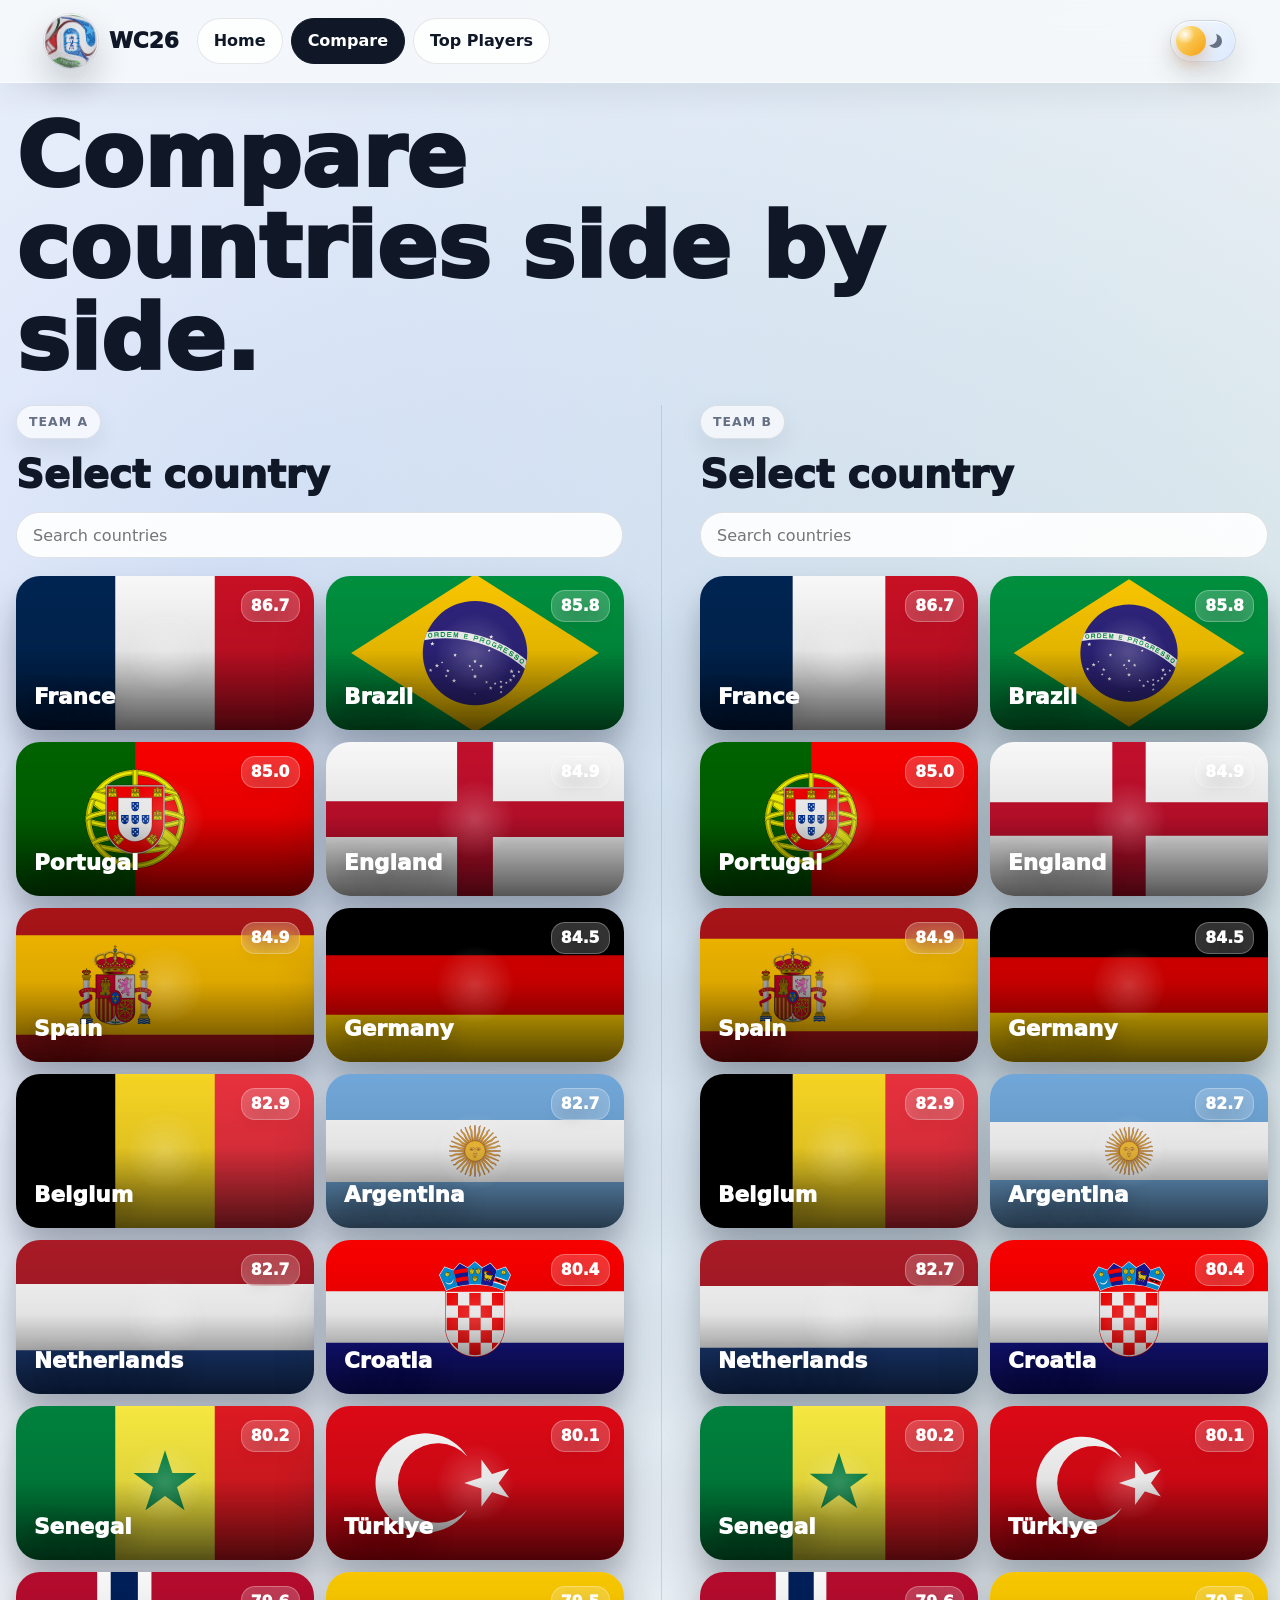
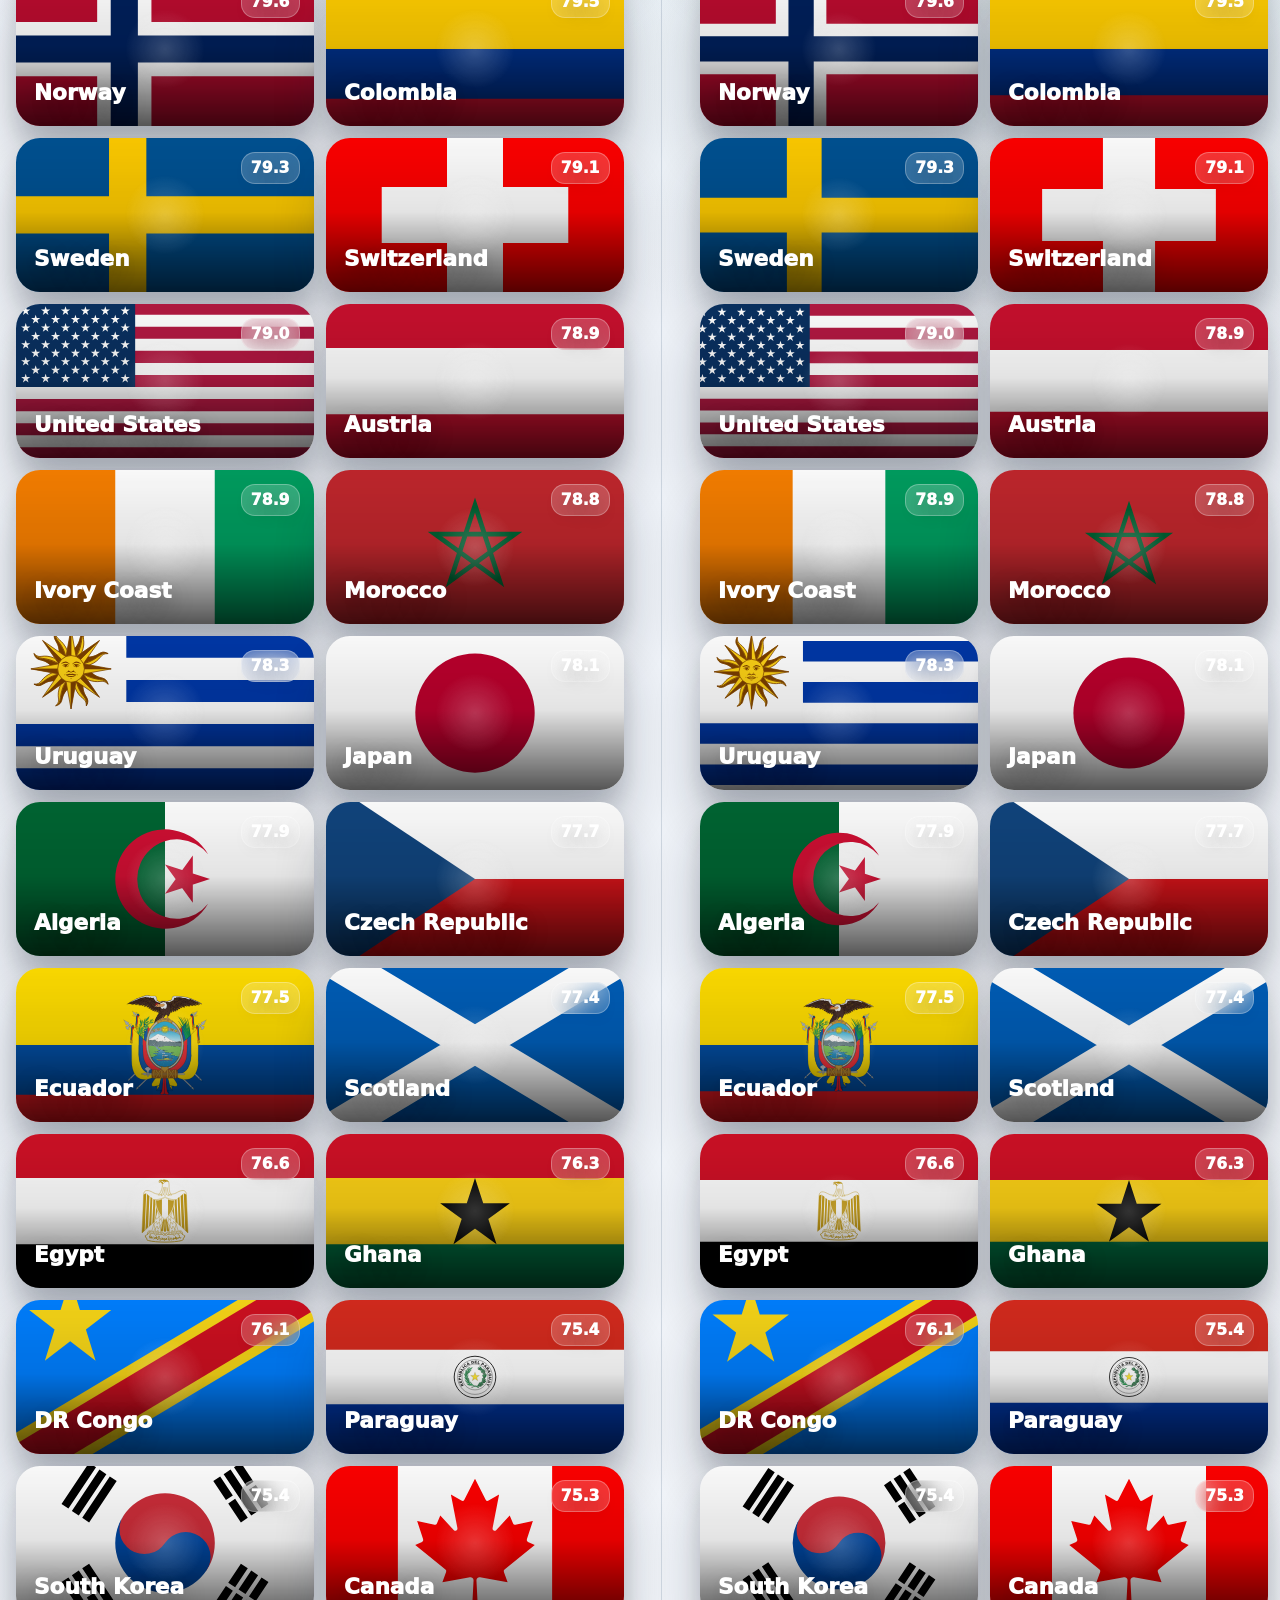
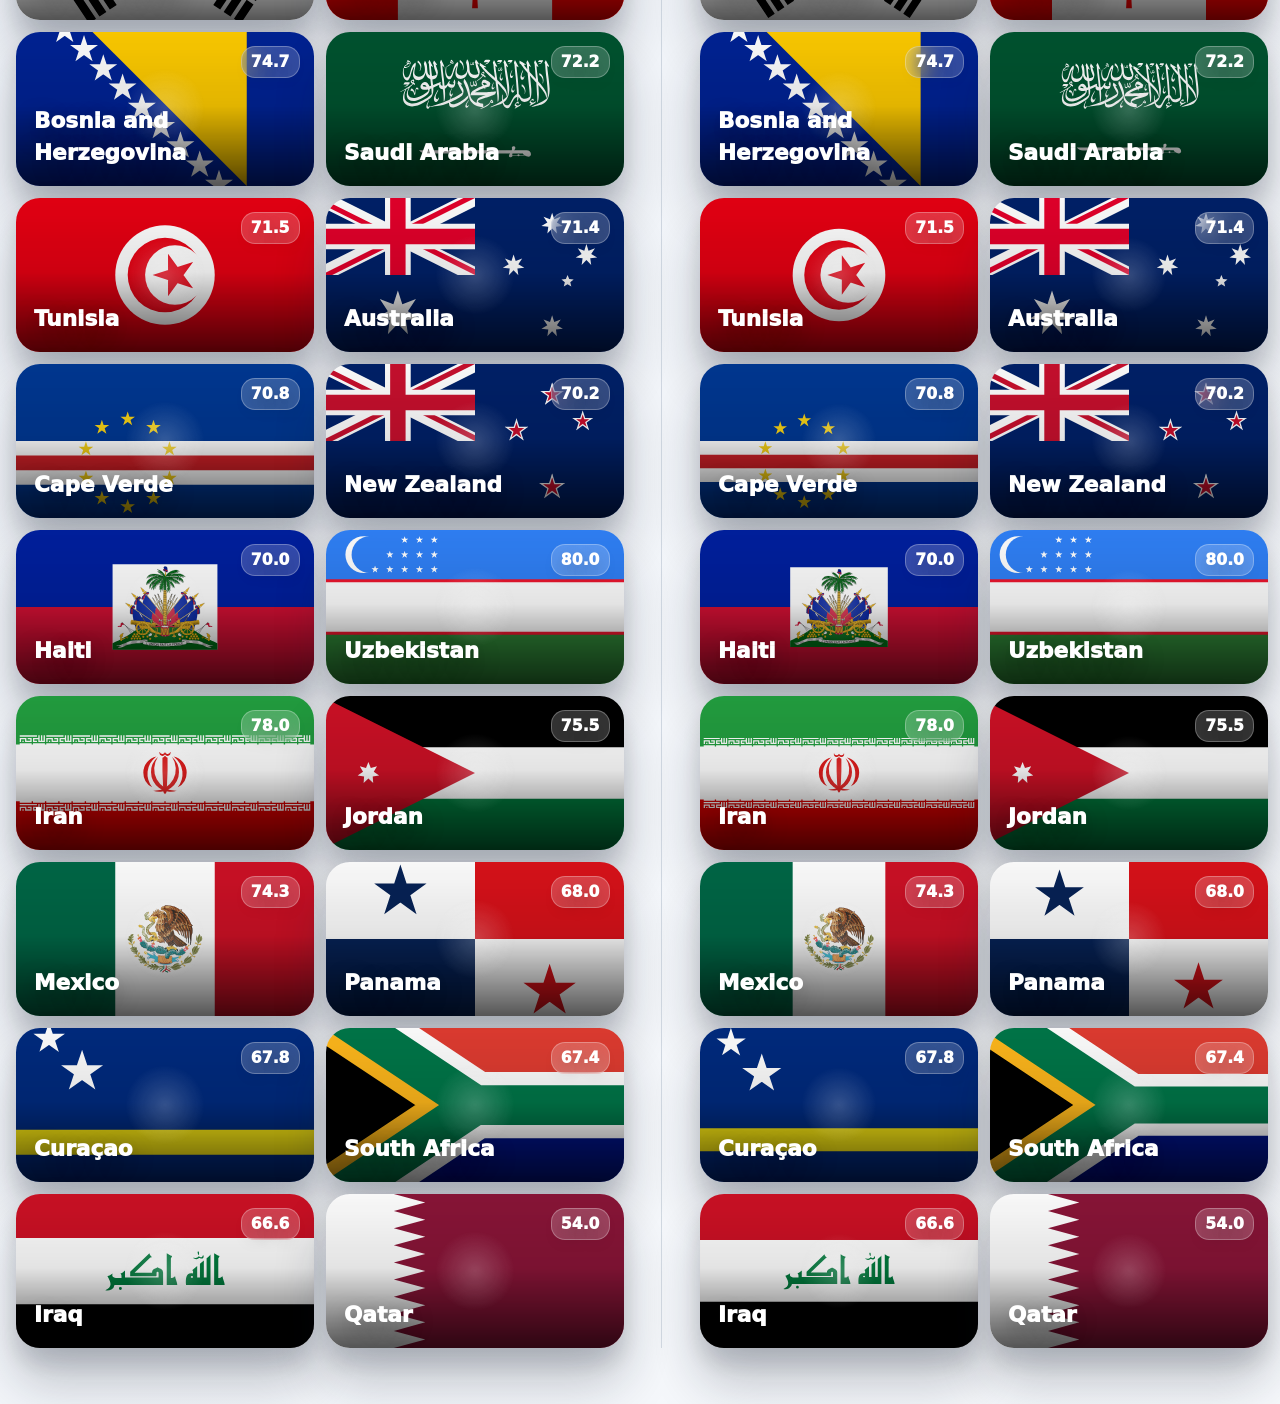
==== compare.html @ 475babba "Refactor static app into multi-file build" ====
<!doctype html>
<html lang="en">
<head>
  <meta charset="utf-8">
  <meta name="viewport" content="width=device-width, initial-scale=1">
  <title>World Cup 2026 Player Guide</title>
  <link rel="icon" type="image/png" sizes="64x64" href="assets/favicon.png">
  <script>
    (() => {
      try {
        const storedTheme = localStorage.getItem("wc26-theme");
        const systemTheme = window.matchMedia("(prefers-color-scheme: dark)").matches ? "dark" : "light";
        document.documentElement.dataset.theme = storedTheme || systemTheme;
      } catch (error) {
        document.documentElement.dataset.theme = "light";
      }
    })();
  </script>
  <link rel="stylesheet" href="styles/app.css">
  <script src="js/shared/utils.js" defer></script>
  <script src="js/shared/theme.js" defer></script>
  <script src="js/shared/data.js" defer></script>
  <script src="js/shared/stats.js" defer></script>
  <script src="js/components/topbar.js" defer></script>
  <script src="js/components/country-card.js" defer></script>
  <script src="js/components/player-card.js" defer></script>
  <script src="js/components/metrics.js" defer></script>
  <script src="js/pages/compare.js" defer></script>
</head>
<body>
  <div class="app-shell">
    <div id="topbar"></div>
    <main>
      <div class="load-state" id="loadState">Loading player data...</div>
      <div id="app"></div>
    </main>
  </div>
</body>
</html>
---- styles/app.css ----
:root {
  color-scheme: light;
  --bg: #f3f5f8;
  --ink: #101828;
  --muted: #667085;
  --line: rgba(16, 24, 40, 0.11);
  --panel: rgba(255, 255, 255, 0.88);
  --panel-solid: #ffffff;
  --shadow-soft: 0 18px 44px rgba(15, 23, 42, 0.11);
  --shadow-deep: 0 30px 80px rgba(15, 23, 42, 0.22);
  --radius: 28px;
  --radius-sm: 18px;
  --blue: #2563eb;
  --teal: #0f766e;
  --gold: #b7791f;
  --orange: #c2410c;
  --brick: #9f3412;
  --slate: #475467;
  --header-height: 76px;
  --card-hover-depth: 3px;
  --card-hover-lift: -1.5px;
  --card-hover-scale: 1.003;
}

:root[data-theme="dark"] {
  color-scheme: dark;
  --bg: #080f1d;
  --ink: #eef4ff;
  --muted: #99a6ba;
  --line: rgba(226, 232, 240, 0.12);
  --panel: rgba(15, 23, 42, 0.78);
  --panel-solid: #111827;
  --shadow-soft: 0 18px 48px rgba(0, 0, 0, 0.32);
  --shadow-deep: 0 30px 90px rgba(0, 0, 0, 0.44);
  --blue: #60a5fa;
  --teal: #2dd4bf;
  --gold: #fbbf24;
  --orange: #fb923c;
  --brick: #fdba74;
  --slate: #94a3b8;
}

* {
  box-sizing: border-box;
}

html {
  scroll-behavior: smooth;
}

body {
  margin: 0;
  min-height: 100vh;
  background:
    radial-gradient(circle at 18% 12%, rgba(37, 99, 235, 0.14), transparent 28%),
    radial-gradient(circle at 88% 18%, rgba(15, 118, 110, 0.12), transparent 30%),
    linear-gradient(135deg, #f8fafc 0%, #edf1f7 45%, #f7f9fc 100%);
  color: var(--ink);
  font-family: Inter, ui-sans-serif, system-ui, -apple-system, BlinkMacSystemFont, "Segoe UI", sans-serif;
  line-height: 1.45;
  overflow-x: hidden;
  transition: background 220ms ease, color 220ms ease;
}

:root[data-theme="dark"] body {
  background:
    radial-gradient(circle at 16% 10%, rgba(96, 165, 250, 0.18), transparent 30%),
    radial-gradient(circle at 88% 18%, rgba(45, 212, 191, 0.13), transparent 34%),
    linear-gradient(135deg, #07101f 0%, #0b1220 50%, #111827 100%);
}

button,
input,
select {
  font: inherit;
}

button {
  cursor: pointer;
}

.app-shell {
  min-height: 100vh;
}

.topbar {
  position: sticky;
  top: 0;
  z-index: 20;
  min-height: var(--header-height);
  display: flex;
  align-items: center;
  justify-content: space-between;
  gap: 18px;
  padding: 14px clamp(18px, 4vw, 44px);
  border-bottom: 1px solid rgba(255, 255, 255, 0.62);
  background: rgba(248, 250, 252, 0.78);
  backdrop-filter: blur(18px);
  box-shadow: 0 12px 30px rgba(15, 23, 42, 0.07);
}

:root[data-theme="dark"] .topbar {
  border-bottom-color: rgba(226, 232, 240, 0.08);
  background: rgba(8, 15, 29, 0.82);
  box-shadow: 0 18px 44px rgba(0, 0, 0, 0.32);
}

.brand {
  display: inline-flex;
  align-items: center;
  gap: 11px;
  min-width: 0;
  color: var(--ink);
  text-decoration: none;
  border-radius: 999px;
  outline: none;
  transition: transform 180ms ease, color 180ms ease;
}

.brand:hover {
  transform: translateY(-1px);
}

.brand:focus-visible {
  box-shadow: 0 0 0 4px rgba(37, 99, 235, 0.18);
}

.brand-mark {
  width: 54px;
  height: 54px;
  flex: 0 0 auto;
  border-radius: 50%;
  overflow: hidden;
  object-fit: cover;
  box-shadow:
    0 0 0 1px rgba(16, 24, 40, 0.08),
    0 18px 34px rgba(15, 23, 42, 0.2);
}

.brand-wordmark {
  color: var(--ink);
  font-size: 1.35rem;
  font-weight: 1000;
  line-height: 1;
  letter-spacing: 0;
}

.nav {
  display: inline-flex;
  align-items: center;
  flex: 0 1 auto;
  gap: 8px;
  max-width: 100%;
  padding: 0;
  overflow-x: auto;
}

.nav-button,
.ghost-button,
.solid-button,
.icon-button {
  display: inline-flex;
  align-items: center;
  justify-content: center;
  border: 1px solid rgba(16, 24, 40, 0.1);
  background: rgba(255, 255, 255, 0.8);
  color: var(--ink);
  min-height: 42px;
  border-radius: 999px;
  padding: 10px 16px;
  font-weight: 900;
  text-decoration: none;
  white-space: nowrap;
  transition: transform 180ms ease, box-shadow 180ms ease, background 180ms ease, color 180ms ease, border-color 180ms ease;
}

:root[data-theme="dark"] .nav-button,
:root[data-theme="dark"] .ghost-button,
:root[data-theme="dark"] .solid-button,
:root[data-theme="dark"] .icon-button {
  border-color: rgba(226, 232, 240, 0.12);
  background: rgba(30, 41, 59, 0.72);
  color: var(--ink);
}

.nav-button:hover,
.ghost-button:hover,
.solid-button:hover,
.icon-button:hover {
  transform: translateY(-2px);
  box-shadow: 0 12px 26px rgba(15, 23, 42, 0.13);
}

.nav-button.active,
.solid-button {
  border-color: #101828;
  background: #101828;
  color: #fff;
}

:root[data-theme="dark"] .nav-button.active,
:root[data-theme="dark"] .solid-button {
  border-color: rgba(226, 232, 240, 0.82);
  background: #eef4ff;
  color: #0b1220;
}

.top-actions {
  display: flex;
  align-items: center;
  justify-content: flex-end;
  gap: 12px;
  min-width: min(420px, 34vw);
  margin-left: auto;
}

.theme-toggle {
  position: relative;
  flex: 0 0 auto;
  width: 66px;
  height: 42px;
  padding: 0;
  border: 1px solid rgba(16, 24, 40, 0.12);
  border-radius: 999px;
  background: linear-gradient(135deg, #f8fafc, #dbeafe);
  box-shadow:
    inset 0 1px 0 rgba(255, 255, 255, 0.86),
    0 14px 28px rgba(15, 23, 42, 0.13);
  transition: background 200ms ease, border-color 200ms ease, box-shadow 200ms ease;
}

.theme-toggle::before {
  content: "";
  position: absolute;
  top: 5px;
  left: 5px;
  width: 30px;
  height: 30px;
  border-radius: 50%;
  background:
    radial-gradient(circle at 30% 28%, rgba(255, 255, 255, 0.95), transparent 32%),
    linear-gradient(135deg, #fde68a, #f59e0b);
  box-shadow: 0 8px 16px rgba(180, 83, 9, 0.28);
  transition: transform 220ms cubic-bezier(0.2, 0.8, 0.2, 1), background 220ms ease, box-shadow 220ms ease;
}

.theme-toggle-icon {
  position: absolute;
  top: 50%;
  width: 14px;
  height: 14px;
  transform: translateY(-50%);
  pointer-events: none;
  transition: opacity 180ms ease;
}

.theme-toggle-icon.sun {
  left: 13px;
  border-radius: 50%;
  background: #f59e0b;
  box-shadow: 0 0 0 4px rgba(245, 158, 11, 0.2);
  opacity: 0;
}

.theme-toggle-icon.moon {
  right: 13px;
  border-radius: 50%;
  box-shadow: inset -5px -3px 0 #475467;
  opacity: 0.8;
}

:root[data-theme="dark"] .theme-toggle {
  border-color: rgba(226, 232, 240, 0.16);
  background: linear-gradient(135deg, #0f172a, #1e293b);
  box-shadow:
    inset 0 1px 0 rgba(255, 255, 255, 0.08),
    0 16px 34px rgba(0, 0, 0, 0.36);
}

:root[data-theme="dark"] .theme-toggle::before {
  transform: translateX(24px);
  background:
    radial-gradient(circle at 32% 26%, rgba(255, 255, 255, 0.9), transparent 30%),
    linear-gradient(135deg, #e2e8f0, #94a3b8);
  box-shadow: 0 8px 18px rgba(148, 163, 184, 0.28);
}

:root[data-theme="dark"] .theme-toggle-icon.sun {
  opacity: 0.78;
}

:root[data-theme="dark"] .theme-toggle-icon.moon {
  opacity: 0;
}

main {
  width: min(1680px, calc(100vw - 32px));
  margin: 0 auto;
  padding: 28px 0 56px;
}

.view {
  animation: pageIn 520ms cubic-bezier(0.2, 0.8, 0.2, 1) both;
}

.home-hero {
  min-height: auto;
  display: grid;
  align-content: start;
  gap: 24px;
}

.hero-copy {
  display: grid;
  gap: 14px;
  width: min(100%, 950px);
  min-width: 0;
  max-width: 950px;
}

.eyebrow {
  display: inline-flex;
  width: fit-content;
  align-items: center;
  gap: 8px;
  padding: 7px 12px;
  border-radius: 999px;
  border: 1px solid rgba(16, 24, 40, 0.1);
  background: rgba(255, 255, 255, 0.68);
  color: var(--muted);
  font-size: 0.78rem;
  font-weight: 900;
  text-transform: uppercase;
  letter-spacing: 0.08em;
  box-shadow: 0 10px 24px rgba(15, 23, 42, 0.08);
}

h1,
h2,
h3 {
  margin: 0;
  line-height: 1.02;
  letter-spacing: 0;
}

h1 {
  max-width: 1020px;
  font-size: clamp(3rem, 7vw, 7.4rem);
  font-weight: 1000;
}

h2 {
  margin-top: clamp(10px, 1.4vw, 16px);
}

.country-grid {
  display: grid;
  grid-template-columns: repeat(4, minmax(0, 1fr));
  gap: clamp(16px, 2vw, 26px);
  perspective: 1400px;
}

.country-card,
.mini-country-card {
  --mx: 50%;
  --my: 50%;
  position: relative;
  z-index: 0;
  isolation: isolate;
  display: flex;
  align-items: flex-end;
  min-height: 315px;
  padding: 28px;
  overflow: hidden;
  border: 0;
  border-radius: var(--radius);
  background: var(--flag-bg);
  color: #fff;
  cursor: pointer;
  text-decoration: none;
  text-align: left;
  box-shadow:
    0 34px 52px rgba(15, 23, 42, 0.24),
    0 15px 22px rgba(15, 23, 42, 0.13);
  transform: translate3d(0, 0, 0) scale(1) rotateX(0) rotateY(0);
  transform-origin: center center;
  transition: transform 280ms cubic-bezier(0.16, 1, 0.3, 1), box-shadow 280ms ease, filter 280ms ease;
  will-change: transform, box-shadow, filter;
  animation: cardIn 520ms cubic-bezier(0.2, 0.8, 0.2, 1) backwards;
  animation-delay: calc(var(--i, 0) * 70ms);
}

.country-card::before,
.mini-country-card::before {
  content: "";
  position: absolute;
  inset: 0;
  z-index: -1;
  background:
    radial-gradient(circle at var(--mx) var(--my), rgba(255, 255, 255, 0.22), transparent 24%),
    linear-gradient(180deg, rgba(0, 0, 0, 0.03) 0%, rgba(0, 0, 0, 0.12) 48%, rgba(0, 0, 0, 0.72) 100%);
  opacity: 0.92;
  transition: opacity 220ms ease;
}

.country-card::after,
.mini-country-card::after {
  content: "";
  position: absolute;
  inset: 0;
  background: linear-gradient(120deg, transparent 28%, rgba(255, 255, 255, 0.24) 48%, transparent 68%);
  transform: translateX(-130%);
  transition: transform 720ms ease;
  pointer-events: none;
}

.country-card:hover,
.country-card:focus-visible,
.mini-country-card:hover,
.mini-country-card:focus-visible {
  z-index: 4;
  transform: translate3d(0, var(--card-hover-lift), var(--card-hover-depth)) scale(var(--card-hover-scale)) rotateX(var(--tilt-y, 0deg)) rotateY(var(--tilt-x, 0deg));
  box-shadow:
    0 36px 56px rgba(15, 23, 42, 0.25),
    0 16px 22px rgba(15, 23, 42, 0.14),
    0 4px 8px rgba(15, 23, 42, 0.06);
  filter: saturate(1.025) contrast(1.006);
}

.country-card:hover::after,
.country-card:focus-visible::after,
.mini-country-card:hover::after,
.mini-country-card:focus-visible::after {
  transform: translateX(130%);
}

.country-card-content {
  width: 100%;
  display: flex;
  justify-content: space-between;
  gap: 16px;
  align-items: flex-end;
  text-shadow: 0 8px 22px rgba(0, 0, 0, 0.34);
}

.country-name {
  font-size: clamp(1.8rem, 3vw, 3.4rem);
  font-weight: 1000;
}

.hover-metadata {
  position: absolute;
  left: 28px;
  right: 104px;
  top: 24px;
  display: flex;
  flex-wrap: wrap;
  gap: 8px;
  opacity: 0;
  transform: translateY(-8px);
  transition: opacity 220ms ease, transform 220ms ease;
}

.country-card:hover .hover-metadata,
.country-card:focus-visible .hover-metadata {
  opacity: 1;
  transform: translateY(0);
}

.country-score {
  position: absolute;
  top: 22px;
  right: 22px;
  display: grid;
  place-items: center;
  min-width: 70px;
  padding: 9px 12px;
  border-radius: 16px;
  background: rgba(255, 255, 255, 0.2);
  border: 1px solid rgba(255, 255, 255, 0.28);
  color: #fff;
  text-align: center;
  backdrop-filter: blur(12px);
  text-shadow: 0 8px 18px rgba(0, 0, 0, 0.28);
}

.country-score strong {
  font-size: 1.15rem;
  line-height: 1;
  font-weight: 1000;
  font-variant-numeric: tabular-nums;
}

.glass-pill {
  display: inline-flex;
  align-items: center;
  min-height: 28px;
  padding: 5px 10px;
  border-radius: 999px;
  background:
    linear-gradient(135deg, rgba(255, 255, 255, 0.22), rgba(255, 255, 255, 0.08)),
    rgba(15, 23, 42, 0.3);
  border: 1px solid rgba(255, 255, 255, 0.34);
  color: #fff;
  font-size: 0.78rem;
  font-weight: 900;
  backdrop-filter: blur(14px) saturate(1.35);
  box-shadow:
    inset 0 1px 0 rgba(255, 255, 255, 0.24),
    0 8px 18px rgba(15, 23, 42, 0.18);
  text-shadow: 0 1px 3px rgba(0, 0, 0, 0.62);
}

.file-fallback {
  display: none;
  margin: 16px 0;
  padding: 16px;
  border-radius: 18px;
  border: 1px solid rgba(194, 65, 12, 0.25);
  background: #fff7ed;
  color: #7c2d12;
  box-shadow: var(--shadow-soft);
}

.file-fallback.active {
  display: block;
}

.file-fallback p {
  margin: 0 0 10px;
}

.file-input,
input[type="search"],
select {
  width: 100%;
  min-height: 46px;
  border: 1px solid rgba(16, 24, 40, 0.12);
  border-radius: 999px;
  background: rgba(255, 255, 255, 0.9);
  color: var(--ink);
  padding: 10px 16px;
  box-shadow: inset 0 1px 0 rgba(255, 255, 255, 0.72);
  outline: none;
  transition: border-color 160ms ease, box-shadow 160ms ease, transform 160ms ease;
}

input[type="search"]:focus,
select:focus {
  border-color: rgba(37, 99, 235, 0.44);
  box-shadow: 0 0 0 4px rgba(37, 99, 235, 0.12);
}

label {
  color: var(--muted);
  font-size: 0.74rem;
  font-weight: 950;
  text-transform: uppercase;
  letter-spacing: 0.08em;
}

.team-view,
.players-view,
.compare-view {
  width: min(1760px, calc(100vw - 28px));
  margin: 0 auto;
  display: grid;
  gap: 20px;
}

.team-hero {
  position: relative;
  isolation: isolate;
  overflow: hidden;
  min-height: 320px;
  display: grid;
  align-items: end;
  padding: clamp(26px, 5vw, 58px);
  border-radius: 34px;
  background: var(--flag-bg);
  color: #fff;
  box-shadow: var(--shadow-deep);
}

.team-hero::before {
  content: "";
  position: absolute;
  inset: 0;
  z-index: -1;
  background:
    radial-gradient(circle at 18% 14%, rgba(255, 255, 255, 0.25), transparent 22%),
    linear-gradient(90deg, rgba(0, 0, 0, 0.66) 0%, rgba(0, 0, 0, 0.22) 52%, rgba(0, 0, 0, 0.08) 100%);
}

.team-hero-content {
  display: grid;
  grid-template-columns: 1fr auto;
  gap: 24px;
  align-items: end;
}

.team-title {
  margin: 6px 0 0;
  font-size: clamp(3.2rem, 9vw, 9rem);
  font-weight: 1000;
  text-shadow: 0 20px 42px rgba(0, 0, 0, 0.22);
}

.hero-stats {
  display: grid;
  grid-template-columns: repeat(2, minmax(180px, 1fr));
  gap: 12px;
  min-width: min(520px, 100%);
}

.hero-stat,
.stat-card,
.metric-card {
  border: 1px solid rgba(255, 255, 255, 0.14);
  border-radius: 22px;
  background: rgba(255, 255, 255, 0.16);
  backdrop-filter: blur(16px);
  box-shadow: 0 18px 44px rgba(15, 23, 42, 0.13);
  padding: 16px;
}

.hero-stat-label,
.stat-label,
.metric-label {
  color: rgba(255, 255, 255, 0.76);
  font-size: 0.72rem;
  font-weight: 950;
  text-transform: uppercase;
  letter-spacing: 0.08em;
}

.stat-card .stat-label,
.metric-card .metric-label {
  color: var(--muted);
}

.hero-stat-value,
.stat-value,
.metric-value {
  margin-top: 5px;
  font-size: clamp(1.35rem, 2.2vw, 2.2rem);
  font-weight: 1000;
  line-height: 1.05;
  font-variant-numeric: tabular-nums;
}

.hero-stat-detail,
.stat-detail,
.metric-detail {
  margin-top: 5px;
  color: rgba(255, 255, 255, 0.74);
  font-size: 0.86rem;
  font-weight: 700;
}

.stat-card .stat-detail,
.metric-card .metric-detail {
  color: var(--muted);
}

.controls-panel {
  display: grid;
  grid-template-columns: minmax(260px, 1.5fr) repeat(3, minmax(145px, 1fr));
  gap: 12px;
  align-items: end;
  padding: 14px;
  border: 1px solid rgba(16, 24, 40, 0.08);
  border-radius: 28px;
  background: rgba(255, 255, 255, 0.72);
  backdrop-filter: blur(16px);
  box-shadow: var(--shadow-soft);
}

.control {
  display: grid;
  gap: 7px;
}

.player-list-panel {
  overflow: visible;
  border: 1px solid rgba(16, 24, 40, 0.08);
  border-radius: 30px;
  background: rgba(255, 255, 255, 0.82);
  backdrop-filter: blur(18px);
  box-shadow: var(--shadow-deep);
}

.list-head {
  min-height: 72px;
  display: flex;
  align-items: center;
  justify-content: space-between;
  gap: 18px;
  padding: 18px 22px;
  border-bottom: 1px solid rgba(16, 24, 40, 0.08);
}

.list-title {
  font-size: clamp(1.3rem, 2vw, 2rem);
  font-weight: 1000;
}

.result-count {
  color: var(--muted);
  font-size: 0.92rem;
  font-weight: 800;
}

.list-actions {
  display: flex;
  align-items: center;
  justify-content: flex-end;
  gap: 10px;
  flex-wrap: wrap;
}

.sort-controls {
  display: inline-flex;
  align-items: center;
  justify-content: flex-end;
  gap: 8px;
  flex-wrap: wrap;
}

.sort-label {
  color: var(--muted);
  font-size: 0.72rem;
  font-weight: 950;
  text-transform: uppercase;
  letter-spacing: 0.08em;
}

.sort-button {
  display: inline-flex;
  align-items: center;
  gap: 7px;
  min-height: 36px;
  padding: 8px 12px;
  border: 1px solid rgba(16, 24, 40, 0.1);
  border-radius: 999px;
  background: rgba(255, 255, 255, 0.76);
  color: var(--ink);
  font-size: 0.82rem;
  font-weight: 900;
  transition: transform 180ms ease, box-shadow 180ms ease, background 180ms ease, color 180ms ease, border-color 180ms ease;
}

.sort-button span {
  color: var(--muted);
  font-size: 0.66rem;
  font-weight: 950;
  letter-spacing: 0.08em;
}

.sort-button:hover {
  transform: translateY(-2px);
  box-shadow: 0 12px 24px rgba(15, 23, 42, 0.12);
}

.sort-button.active {
  border-color: #101828;
  background: #101828;
  color: #fff;
}

.sort-button.active span {
  color: rgba(255, 255, 255, 0.72);
}

.player-name {
  color: var(--ink);
  font-size: 1.04rem;
  font-weight: 1000;
}

.meta {
  margin-top: 3px;
  color: var(--muted);
  font-size: 0.82rem;
  font-weight: 750;
}

.ovr {
  display: inline-flex;
  align-items: center;
  justify-content: center;
  min-width: 52px;
  min-height: 40px;
  padding: 6px 12px;
  border-radius: 14px;
  color: #fff;
  font-weight: 1000;
  font-variant-numeric: tabular-nums;
  box-shadow: 0 12px 24px rgba(15, 23, 42, 0.12);
}

.ovr.elite { background: #7c2d12; }
.ovr.star { background: #b7791f; }
.ovr.strong { background: #0f766e; }
.ovr.rotation { background: #2563eb; }
.ovr.depth { background: #697586; }
.ovr.unknown {
  background: #e5e7eb;
  color: #475467;
}

.pill {
  display: inline-flex;
  align-items: center;
  min-height: 28px;
  padding: 5px 10px;
  border-radius: 999px;
  background: rgba(37, 99, 235, 0.09);
  color: #1d4ed8;
  font-size: 0.78rem;
  font-weight: 950;
}

.pill {
  background: #f2f4f7;
  color: #344054;
}

.notes {
  max-width: 480px;
  color: #344054;
}

.player-card-grid {
  display: grid;
  grid-template-columns: repeat(auto-fit, minmax(min(100%, 640px), 1fr));
  gap: clamp(18px, 2vw, 26px);
  padding: clamp(18px, 2.4vw, 28px);
}

.player-card {
  display: grid;
  grid-template-columns: minmax(260px, 38%) minmax(0, 1fr);
  min-height: 320px;
  overflow: hidden;
  border: 1px solid rgba(16, 24, 40, 0.08);
  border-radius: 28px;
  background: #fff;
  box-shadow:
    0 34px 52px rgba(15, 23, 42, 0.24),
    0 15px 22px rgba(15, 23, 42, 0.13);
  animation: rowIn 420ms cubic-bezier(0.2, 0.8, 0.2, 1) both;
  animation-delay: calc(min(var(--i, 0), 18) * 28ms);
  transition: transform 220ms cubic-bezier(0.2, 0.8, 0.2, 1), box-shadow 220ms ease;
}

.team-view .player-card-grid {
  grid-template-columns: 1fr;
}

.team-view .player-card {
  grid-template-columns: minmax(330px, 32%) minmax(0, 1fr);
  min-height: 350px;
}

.player-card:hover {
  transform: translateY(-8px);
  box-shadow:
    0 46px 72px rgba(15, 23, 42, 0.3),
    0 22px 30px rgba(15, 23, 42, 0.16);
}

.player-photo {
  position: relative;
  isolation: isolate;
  min-height: clamp(300px, 24vw, 420px);
  display: grid;
  place-items: center;
  overflow: hidden;
  background:
    radial-gradient(circle at 28% 22%, rgba(255, 255, 255, 0.4), transparent 34%),
    linear-gradient(135deg, var(--team-a, #101828), var(--team-b, #475467));
  color: #fff;
  font-size: clamp(3rem, 9vw, 5.6rem);
  font-weight: 1000;
}

.player-photo::after {
  content: "";
  position: absolute;
  inset: 0;
  z-index: 1;
  background: linear-gradient(180deg, transparent 45%, rgba(0, 0, 0, 0.18));
  pointer-events: none;
}

.player-photo img {
  position: absolute;
  inset: 0;
  width: 100%;
  height: 100%;
  object-fit: cover;
  object-position: center top;
}

.player-photo span {
  position: relative;
  z-index: 2;
  text-shadow: 0 12px 28px rgba(0, 0, 0, 0.24);
}

.player-card-content {
  min-width: 0;
  display: grid;
  align-content: center;
  gap: 18px;
  padding: clamp(22px, 2.4vw, 34px);
}

.player-card-heading {
  display: flex;
  justify-content: space-between;
  gap: 14px;
  align-items: flex-start;
}

.player-card .player-name {
  font-size: clamp(1.32rem, 2.1vw, 2.1rem);
}

.player-card .ovr {
  min-width: 64px;
  min-height: 52px;
  border-radius: 16px;
  font-size: 1.12rem;
}

.player-card .notes {
  max-width: none;
  font-size: clamp(1rem, 1.1vw, 1.08rem);
  line-height: 1.5;
}

.card-meta-grid {
  display: grid;
  grid-template-columns: repeat(auto-fit, minmax(150px, 1fr));
  gap: 12px;
  color: #344054;
  font-size: 0.88rem;
  font-weight: 760;
}

.card-meta-item {
  min-width: 0;
  padding: 12px;
  border-radius: 16px;
  background: #f8fafc;
}

.card-meta-grid b {
  display: block;
  color: var(--muted);
  font-size: 0.72rem;
  text-transform: uppercase;
  letter-spacing: 0.08em;
}

.card-meta-value {
  margin-top: 4px;
  color: var(--ink);
  font-weight: 900;
}

.club-chip {
  display: inline-flex;
  align-items: center;
  max-width: 100%;
  gap: 7px;
  padding: 7px 10px;
  border-radius: 999px;
  background: rgba(37, 99, 235, 0.09);
  color: #1d4ed8;
  font-size: 0.84rem;
  font-weight: 950;
  line-height: 1.2;
}

.club-chip span {
  min-width: 0;
  overflow: hidden;
  text-overflow: ellipsis;
  white-space: nowrap;
}

.club-chip small {
  flex: 0 0 auto;
  color: #344054;
  font-size: 0.78rem;
  font-weight: 900;
}

.empty-state,
.load-state {
  padding: 38px;
  text-align: center;
  color: var(--muted);
  font-weight: 800;
}

.compare-layout {
  min-width: 0;
  display: grid;
  grid-template-columns: repeat(2, minmax(0, 1fr));
  gap: clamp(22px, 3vw, 38px);
  align-items: start;
}

.compare-side {
  min-width: 0;
  min-height: 560px;
  display: grid;
  gap: 18px;
  animation: sideIn 460ms cubic-bezier(0.2, 0.8, 0.2, 1) both;
}

.compare-side + .compare-side {
  padding-left: clamp(22px, 3vw, 38px);
  border-left: 1px solid rgba(148, 163, 184, 0.36);
}

.compare-picker-head {
  display: flex;
  align-items: center;
  justify-content: space-between;
  gap: 14px;
}

.compare-picker-head h2 {
  font-size: clamp(1.7rem, 3vw, 3.3rem);
  font-weight: 1000;
}

.mini-grid {
  display: grid;
  grid-template-columns: repeat(2, minmax(0, 1fr));
  gap: 12px;
  perspective: 1000px;
}

.mini-country-card {
  min-height: 154px;
  padding: 18px;
  border-radius: 24px;
}

.mini-country-card .country-score {
  top: 14px;
  right: 14px;
  min-width: 58px;
  padding: 7px 9px;
  border-radius: 14px;
}

.mini-country-card .country-score strong {
  font-size: 0.98rem;
}

.mini-country-card .country-name {
  font-size: 1.35rem;
}

.selected-team-panel {
  min-width: 0;
  display: grid;
  gap: 18px;
  animation: revealUp 460ms cubic-bezier(0.2, 0.8, 0.2, 1) both;
}

.selected-team-flag {
  position: relative;
  display: grid;
  align-content: end;
  min-height: 220px;
  overflow: hidden;
  padding: 24px;
  border-radius: 30px;
  background: var(--flag-bg);
  color: #fff;
  isolation: isolate;
}

.selected-team-flag::before {
  content: "";
  position: absolute;
  inset: 0;
  z-index: -1;
  background: linear-gradient(180deg, rgba(0, 0, 0, 0.06), rgba(0, 0, 0, 0.72));
}

.selected-team-title {
  display: flex;
  justify-content: space-between;
  gap: 18px;
  align-items: end;
}

.selected-team-title h2 {
  font-size: clamp(2.2rem, 5vw, 5rem);
  font-weight: 1000;
}

.metrics-grid {
  display: grid;
  grid-template-columns: repeat(2, minmax(0, 1fr));
  gap: 12px;
}

.metric-card {
  border-color: rgba(16, 24, 40, 0.08);
  background: #fff;
  backdrop-filter: none;
}

.compare-section {
  min-width: 0;
}

.compare-section h3 {
  margin: 8px 0 10px;
  font-size: 0.92rem;
  font-weight: 1000;
  text-transform: uppercase;
  letter-spacing: 0.08em;
  color: var(--muted);
}

.rank-list {
  display: grid;
  gap: 8px;
  margin: 0;
  padding: 0;
  list-style: none;
}

.compare-player-grid {
  display: grid;
  gap: 10px;
}

.compare-player-card {
  grid-template-columns: 102px minmax(0, 1fr);
  min-height: 138px;
  min-width: 0;
  border-radius: 20px;
  background: #f8fafc;
  box-shadow: 0 12px 24px rgba(15, 23, 42, 0.07);
}

.compare-player-card > * {
  min-width: 0;
}

.compare-player-media {
  position: relative;
  min-height: 138px;
}

.compare-player-rank {
  position: absolute;
  top: 8px;
  left: 8px;
  z-index: 3;
  display: inline-grid;
  place-items: center;
  min-width: 32px;
  min-height: 28px;
  padding: 4px 8px;
  border-radius: 999px;
  background: rgba(16, 24, 40, 0.78);
  color: #fff;
  font-size: 0.72rem;
  font-weight: 1000;
  box-shadow: 0 10px 18px rgba(15, 23, 42, 0.2);
  backdrop-filter: blur(10px);
}

.compare-player-card .player-photo {
  min-height: 100%;
  height: 100%;
  border-radius: 18px 0 0 18px;
  font-size: 2rem;
}

.compare-player-card .player-card-content {
  gap: 8px;
  padding: 12px;
}

.compare-player-card .player-card-heading {
  gap: 10px;
}

.compare-player-card .player-name {
  min-width: 0;
  font-size: clamp(1rem, 1.45vw, 1.18rem);
  line-height: 1.08;
  overflow-wrap: anywhere;
}

.compare-player-card .meta {
  min-width: 0;
  font-size: 0.78rem;
  overflow-wrap: anywhere;
}

.compare-player-card .ovr {
  min-width: 46px;
  min-height: 38px;
  padding: 5px 9px;
  border-radius: 12px;
  font-size: 0.92rem;
}

.compare-player-meta {
  grid-template-columns: repeat(2, minmax(0, 1fr));
  gap: 6px;
  margin: 0;
  font-size: 0.78rem;
}

.compare-player-card .card-meta-item {
  padding: 8px;
  border-radius: 12px;
}

.compare-player-card .card-meta-grid b {
  font-size: 0.62rem;
}

.compare-player-card .card-meta-value {
  margin-top: 2px;
  overflow-wrap: anywhere;
}

.compare-player-card .pill {
  min-height: 24px;
  padding: 4px 8px;
  font-size: 0.68rem;
}

.compare-player-card .notes {
  display: -webkit-box;
  min-width: 0;
  max-width: none;
  overflow: hidden;
  color: #475467;
  font-size: 0.82rem;
  line-height: 1.35;
  overflow-wrap: anywhere;
  -webkit-line-clamp: 2;
  -webkit-box-orient: vertical;
}

.compact-empty-state {
  padding: 18px;
  border-radius: 16px;
  background: #f8fafc;
}

.rank-list li,
.distribution-row {
  display: flex;
  justify-content: space-between;
  gap: 12px;
  padding: 10px 12px;
  border-radius: 16px;
  background: #f8fafc;
  color: #344054;
  font-weight: 850;
  animation: rowIn 420ms cubic-bezier(0.2, 0.8, 0.2, 1) both;
  animation-delay: calc(var(--i, 0) * 42ms);
}

.distribution-grid {
  display: grid;
  grid-template-columns: repeat(2, minmax(0, 1fr));
  gap: 8px;
}

.fine-print {
  color: var(--muted);
  font-size: 0.85rem;
  font-weight: 750;
  padding: 0 4px;
}

:root[data-theme="dark"] .eyebrow,
:root[data-theme="dark"] .controls-panel,
:root[data-theme="dark"] .player-list-panel {
  border-color: var(--line);
  background: rgba(15, 23, 42, 0.72);
  box-shadow: var(--shadow-soft);
}

:root[data-theme="dark"] .compare-side + .compare-side {
  border-color: rgba(148, 163, 184, 0.24);
}

:root[data-theme="dark"] input[type="search"],
:root[data-theme="dark"] select {
  border-color: rgba(226, 232, 240, 0.14);
  background: rgba(15, 23, 42, 0.82);
  color: var(--ink);
  box-shadow: inset 0 1px 0 rgba(255, 255, 255, 0.06);
}

:root[data-theme="dark"] input[type="search"]::placeholder {
  color: #64748b;
}

:root[data-theme="dark"] input[type="search"]:focus,
:root[data-theme="dark"] select:focus {
  border-color: rgba(96, 165, 250, 0.62);
  box-shadow: 0 0 0 4px rgba(96, 165, 250, 0.16);
}

:root[data-theme="dark"] .list-head {
  border-color: var(--line);
}

:root[data-theme="dark"] .player-name,
:root[data-theme="dark"] .list-title,
:root[data-theme="dark"] .compare-picker-head h2,
:root[data-theme="dark"] .selected-team-title h2 {
  color: var(--ink);
}

:root[data-theme="dark"] .notes,
:root[data-theme="dark"] .card-meta-grid,
:root[data-theme="dark"] .card-meta-value,
:root[data-theme="dark"] .rank-list li,
:root[data-theme="dark"] .distribution-row {
  color: #d7dfec;
}

:root[data-theme="dark"] .metric-card {
  border-color: var(--line);
  background: rgba(15, 23, 42, 0.9);
  box-shadow: var(--shadow-soft);
}

:root[data-theme="dark"] .player-card {
  border-color: var(--line);
  background: rgba(15, 23, 42, 0.9);
  box-shadow:
    0 34px 52px rgba(0, 0, 0, 0.42),
    0 15px 22px rgba(0, 0, 0, 0.3);
}

:root[data-theme="dark"] .player-card:hover {
  box-shadow:
    0 46px 72px rgba(0, 0, 0, 0.5),
    0 22px 30px rgba(0, 0, 0, 0.34);
}

:root[data-theme="dark"] .card-meta-item,
:root[data-theme="dark"] .club-chip,
:root[data-theme="dark"] .pill,
:root[data-theme="dark"] .rank-list li,
:root[data-theme="dark"] .compact-empty-state,
:root[data-theme="dark"] .distribution-row {
  background: rgba(30, 41, 59, 0.92);
  color: #d7dfec;
}

:root[data-theme="dark"] .club-chip small {
  color: #99a6ba;
}

:root[data-theme="dark"] .sort-button {
  border-color: rgba(226, 232, 240, 0.12);
  background: rgba(30, 41, 59, 0.72);
  color: var(--ink);
}

:root[data-theme="dark"] .sort-button.active {
  border-color: rgba(226, 232, 240, 0.82);
  background: #eef4ff;
  color: #0b1220;
}

:root[data-theme="dark"] .sort-button.active span {
  color: rgba(11, 18, 32, 0.64);
}

:root[data-theme="dark"] .ovr.unknown {
  background: #334155;
  color: #cbd5e1;
}

:root[data-theme="dark"] .file-fallback {
  border-color: rgba(251, 146, 60, 0.32);
  background: rgba(67, 20, 7, 0.72);
  color: #fed7aa;
}

@keyframes pageIn {
  from { opacity: 0; transform: translateY(16px); }
  to { opacity: 1; transform: translateY(0); }
}

@keyframes cardIn {
  from { opacity: 0; transform: translateY(24px) scale(0.96); }
  to { opacity: 1; transform: translateY(0) scale(1); }
}

@keyframes rowIn {
  from { opacity: 0; transform: translateY(10px); }
  to { opacity: 1; transform: translateY(0); }
}

@keyframes revealUp {
  from { opacity: 0; transform: translateY(18px) scale(0.98); }
  to { opacity: 1; transform: translateY(0) scale(1); }
}

@keyframes sideIn {
  from { opacity: 0; transform: translateY(16px); }
  to { opacity: 1; transform: translateY(0); }
}

@media (max-width: 1260px) {
  .top-actions {
    min-width: auto;
  }

  .country-grid {
    grid-template-columns: repeat(3, minmax(0, 1fr));
  }

  .team-hero-content {
    grid-template-columns: 1fr;
  }

  .hero-stats,
  .controls-panel {
    grid-template-columns: repeat(3, minmax(0, 1fr));
  }
}

@media (max-width: 900px) {
  .topbar {
    align-items: center;
    flex-direction: row;
    flex-wrap: wrap;
    justify-content: flex-start;
    gap: 12px 14px;
  }

  .top-actions {
    position: static;
    margin-left: auto;
  }

  .nav {
    margin: -16px -8px -30px;
    padding: 16px 8px 30px;
    width: auto;
  }

  .country-grid,
  .compare-layout {
    grid-template-columns: 1fr;
  }

  .compare-side + .compare-side {
    padding-top: 22px;
    padding-left: 0;
    border-top: 1px solid rgba(148, 163, 184, 0.36);
    border-left: 0;
  }

  .country-card {
    min-height: 240px;
  }

  .hero-stats,
  .metrics-grid,
  .controls-panel,
  .distribution-grid {
    grid-template-columns: 1fr;
  }

  .player-card-grid {
    grid-template-columns: 1fr;
  }
}

@media (max-width: 620px) {
  main,
  .team-view,
  .players-view,
  .compare-view {
    width: min(100vw - 18px, 1760px);
  }

  .topbar {
    padding: 12px;
    gap: 10px;
  }

  .top-actions {
    margin-left: auto;
  }

  .brand {
    min-width: 0;
  }

  .brand-mark {
    width: 40px;
    height: 40px;
  }

  .brand-wordmark {
    font-size: 1.12rem;
  }

  .theme-toggle {
    width: 58px;
    height: 38px;
  }

  .theme-toggle::before {
    width: 27px;
    height: 27px;
  }

  :root[data-theme="dark"] .theme-toggle::before {
    transform: translateX(20px);
  }

  .nav-button {
    min-height: 40px;
    padding: 8px 11px;
  }

  h1 {
    font-size: clamp(2.6rem, 18vw, 4.3rem);
  }

  .compare-view h1 {
    font-size: clamp(2.25rem, 11.5vw, 3rem);
  }

  .country-card {
    min-height: 220px;
    padding: 22px;
  }

  .team-hero {
    min-height: 260px;
    padding: 24px;
    border-radius: 26px;
  }

  .list-head {
    align-items: flex-start;
    flex-direction: column;
  }

  .list-actions,
  .sort-controls {
    justify-content: flex-start;
  }

  .mini-grid {
    grid-template-columns: 1fr;
  }

  .player-card {
    grid-template-columns: 1fr;
  }

  .team-view .player-card {
    grid-template-columns: 1fr;
  }

  .compare-player-card {
    grid-template-columns: 92px minmax(0, 1fr);
    min-height: 128px;
  }

  .compare-player-media {
    min-height: 128px;
  }

  .compare-player-meta {
    grid-template-columns: 1fr;
  }

  .player-photo {
    min-height: clamp(300px, 72vw, 440px);
  }

  .compare-player-card .player-photo {
    min-height: 100%;
  }

  .player-card-content {
    padding: 18px;
  }

  .card-meta-grid {
    grid-template-columns: 1fr;
  }
}

@media (max-width: 480px) {
  .brand {
    order: 1;
  }

  .top-actions {
    order: 2;
  }

  .nav {
    order: 3;
  }
}

@media (prefers-reduced-motion: reduce) {
  *,
  *::before,
  *::after {
    animation: none !important;
    scroll-behavior: auto !important;
    transition: none !important;
  }
}
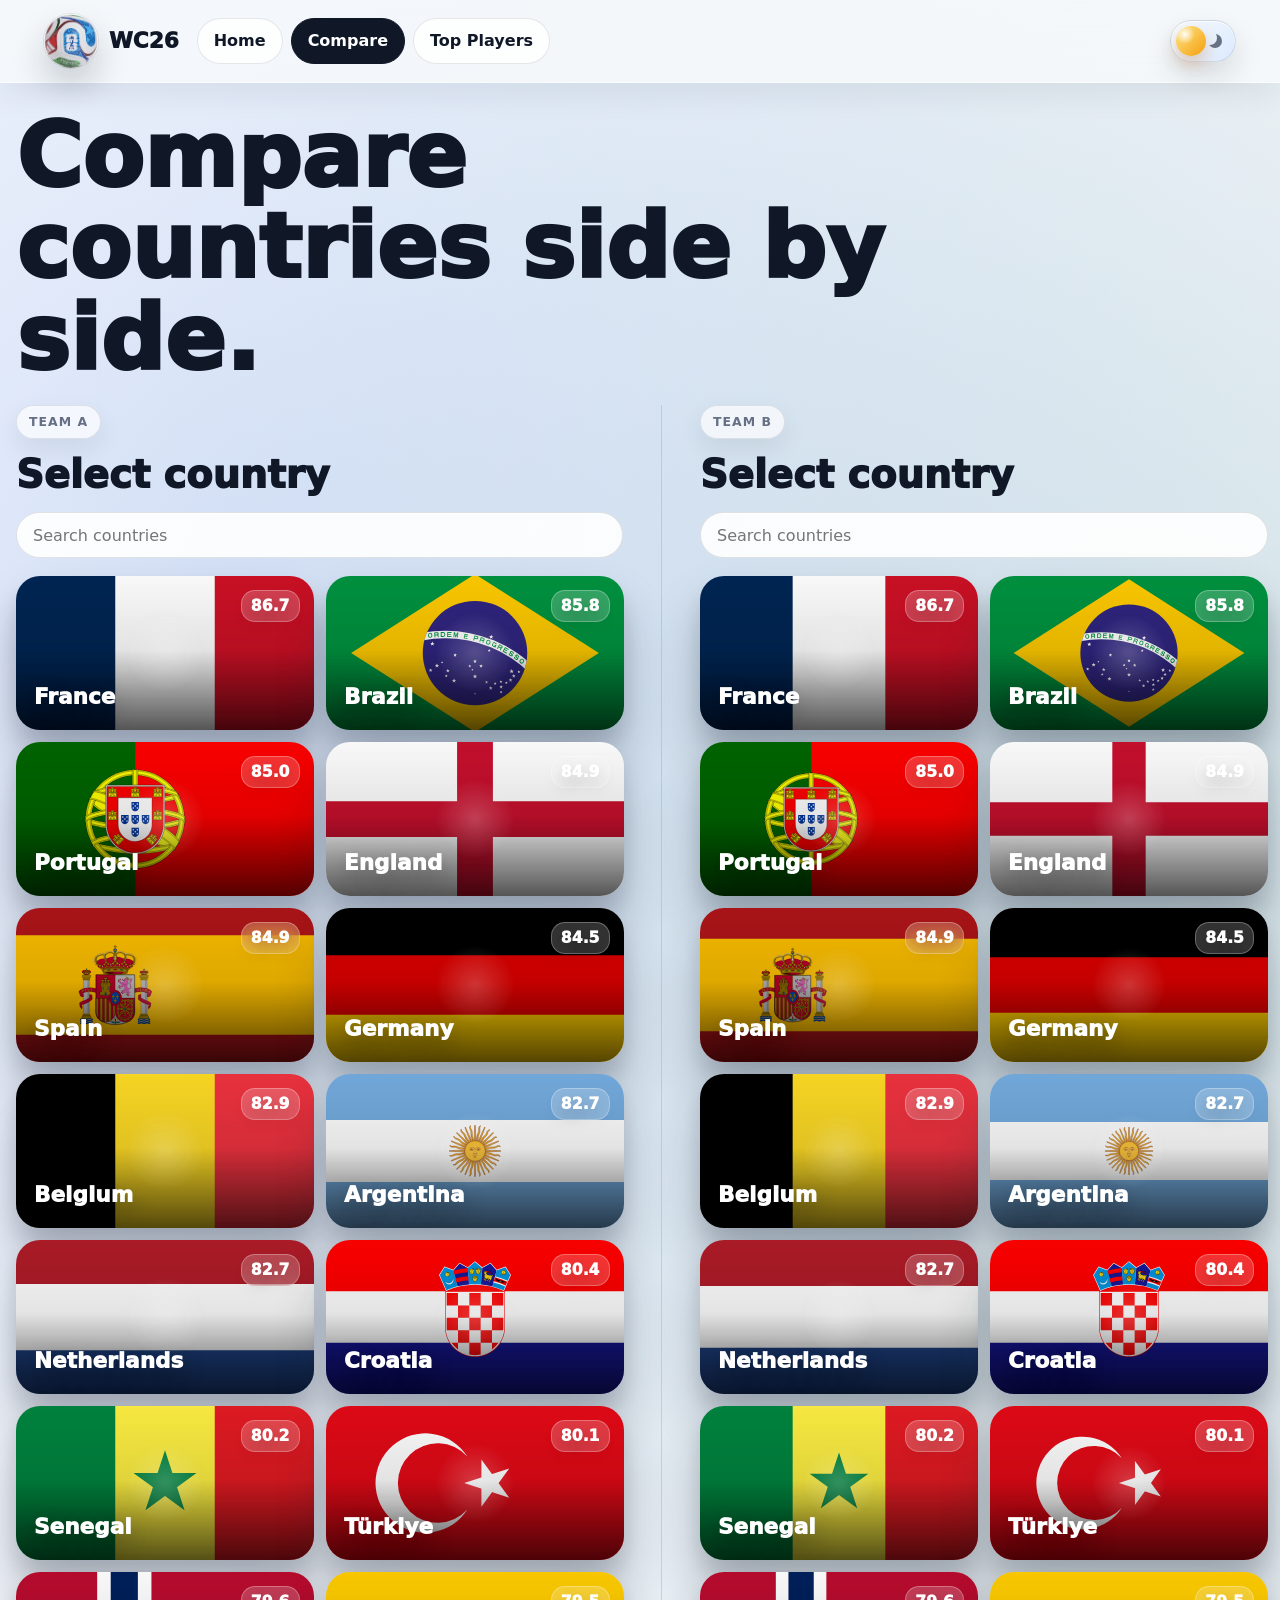
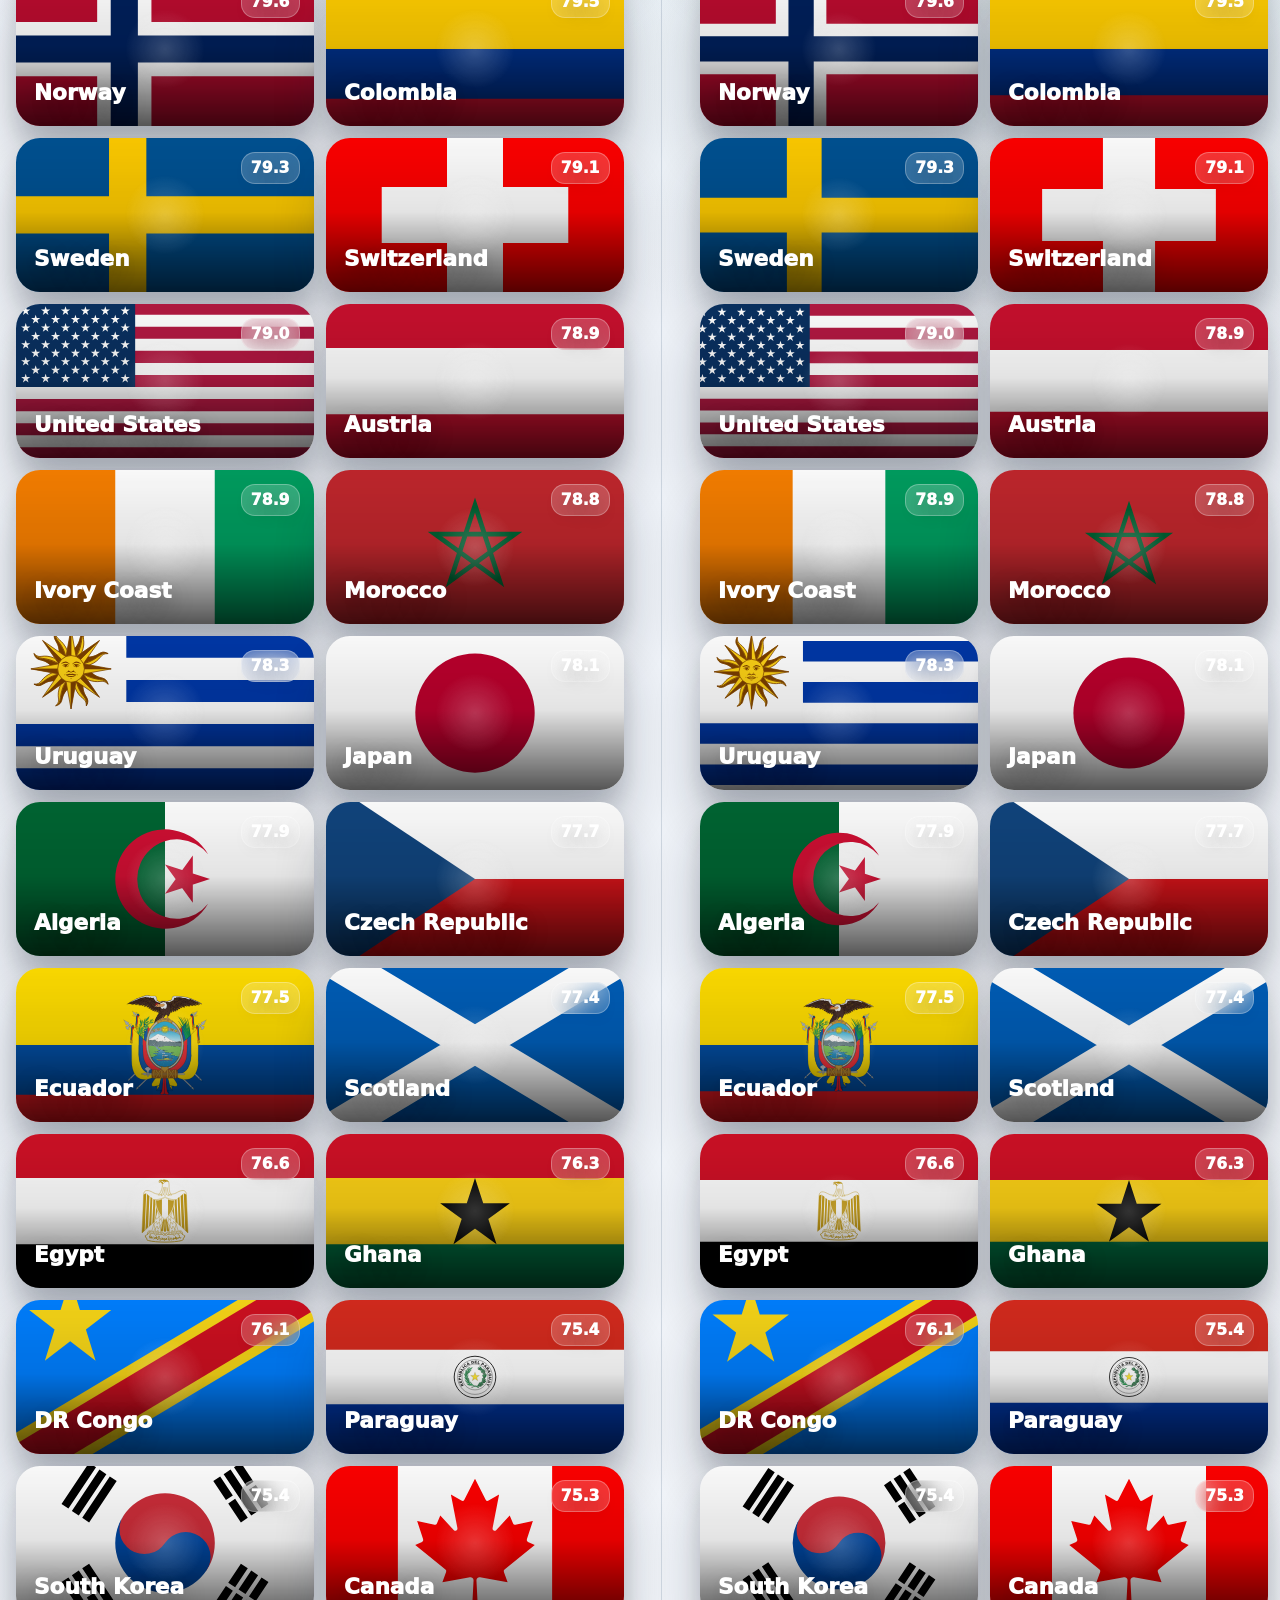
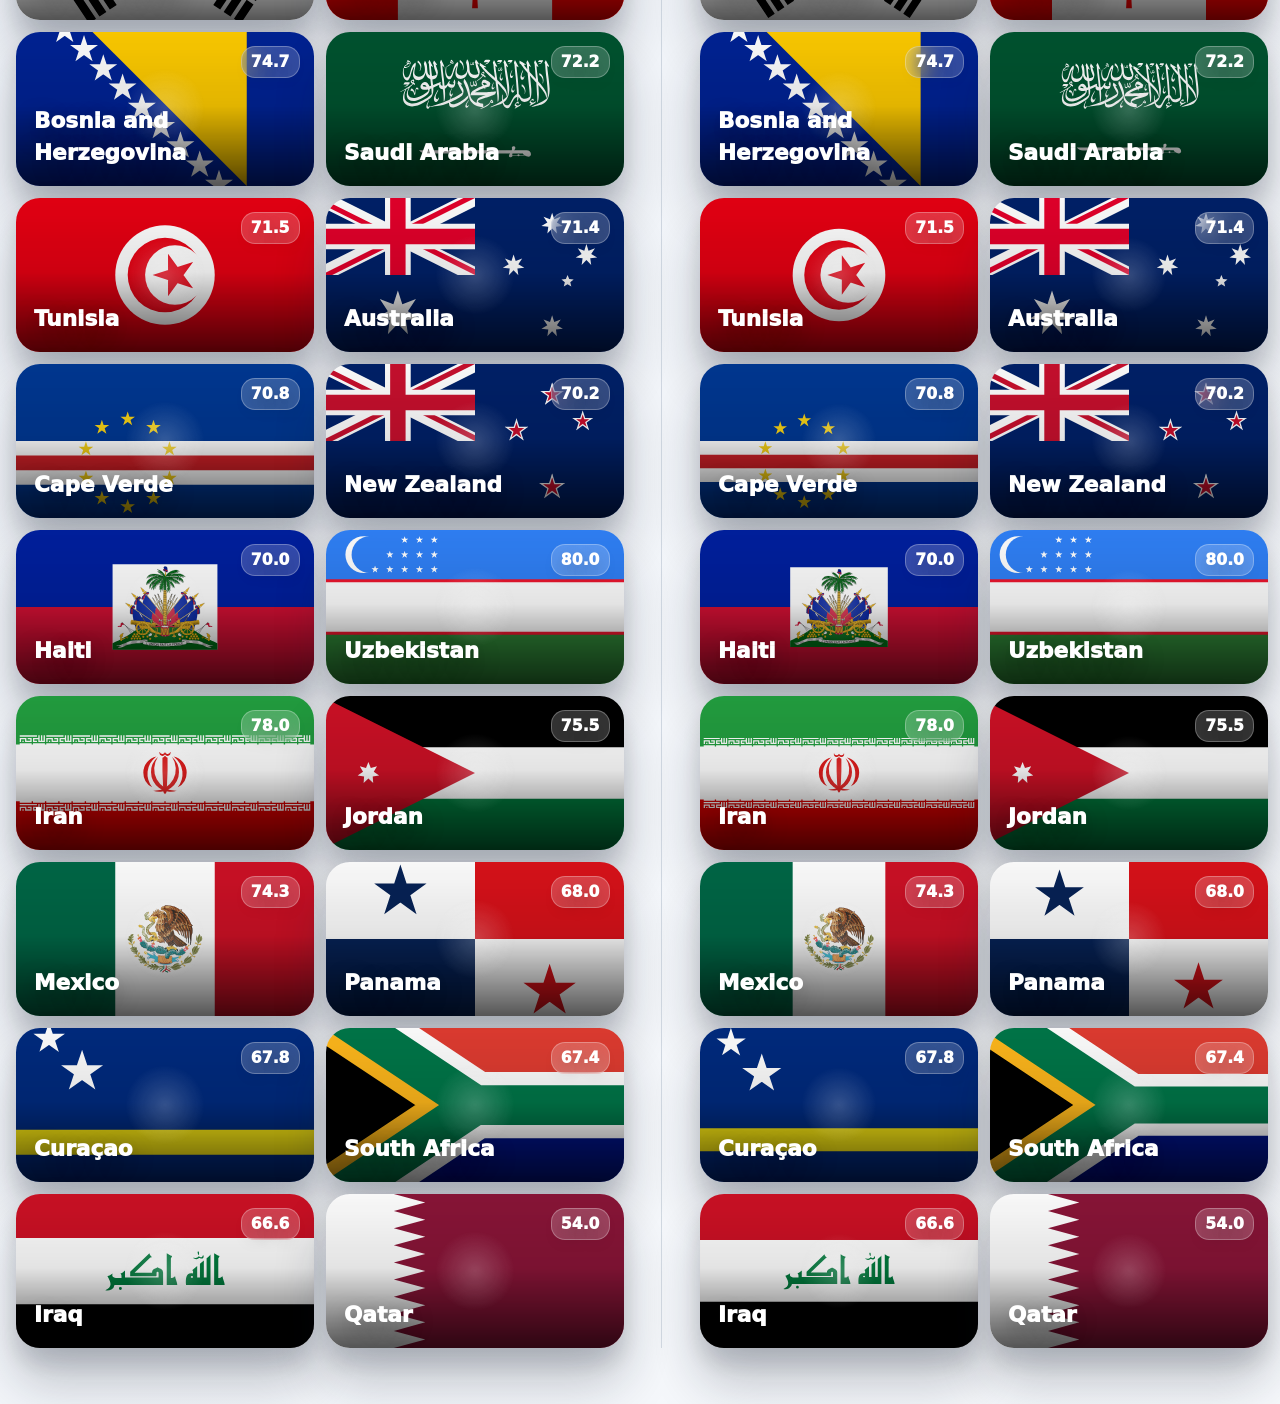
==== commit c6fe121b: "Fix static asset cache policy" ====
--- a/compare.html
+++ b/compare.html
@@ -16,16 +16,16 @@
       }
     })();
   </script>
-  <link rel="stylesheet" href="styles/app.css">
-  <script src="js/shared/utils.js" defer></script>
-  <script src="js/shared/theme.js" defer></script>
-  <script src="js/shared/data.js" defer></script>
-  <script src="js/shared/stats.js" defer></script>
-  <script src="js/components/topbar.js" defer></script>
-  <script src="js/components/country-card.js" defer></script>
-  <script src="js/components/player-card.js" defer></script>
-  <script src="js/components/metrics.js" defer></script>
-  <script src="js/pages/compare.js" defer></script>
+  <link rel="stylesheet" href="styles/app.css?v=20260627-cache">
+  <script src="js/shared/utils.js?v=20260627-cache" defer></script>
+  <script src="js/shared/theme.js?v=20260627-cache" defer></script>
+  <script src="js/shared/data.js?v=20260627-cache" defer></script>
+  <script src="js/shared/stats.js?v=20260627-cache" defer></script>
+  <script src="js/components/topbar.js?v=20260627-cache" defer></script>
+  <script src="js/components/country-card.js?v=20260627-cache" defer></script>
+  <script src="js/components/player-card.js?v=20260627-cache" defer></script>
+  <script src="js/components/metrics.js?v=20260627-cache" defer></script>
+  <script src="js/pages/compare.js?v=20260627-cache" defer></script>
 </head>
 <body>
   <div class="app-shell">
--- a/styles/app.css
+++ b/styles/app.css
@@ -151,8 +151,10 @@
   flex: 0 1 auto;
   gap: 8px;
   max-width: 100%;
-  padding: 0;
+  margin: -22px -8px -46px;
+  padding: 22px 8px 46px;
   overflow-x: auto;
+  overflow-y: hidden;
 }
 
 .nav-button,
@@ -203,6 +205,17 @@
   border-color: rgba(226, 232, 240, 0.82);
   background: #eef4ff;
   color: #0b1220;
+}
+
+.button-icon {
+  width: 1.05em;
+  height: 1.05em;
+  flex: 0 0 auto;
+  fill: none;
+  stroke: currentColor;
+  stroke-width: 2.25;
+  stroke-linecap: round;
+  stroke-linejoin: round;
 }
 
 .top-actions {
@@ -606,6 +619,26 @@
   text-shadow: 0 20px 42px rgba(0, 0, 0, 0.22);
 }
 
+.team-hero-actions {
+  display: flex;
+  flex-wrap: wrap;
+  gap: 10px;
+  margin-top: 18px;
+}
+
+.team-hero .hero-action-button {
+  gap: 10px;
+  padding-inline: 18px;
+  border-color: rgba(255, 255, 255, 0.74);
+  background: rgba(255, 255, 255, 0.92);
+  color: #101828;
+  box-shadow: 0 18px 38px rgba(15, 23, 42, 0.24);
+}
+
+.team-hero .new-page-icon {
+  transform: translateY(-1px);
+}
+
 .hero-stats {
   display: grid;
   grid-template-columns: repeat(2, minmax(180px, 1fr));
@@ -1123,6 +1156,16 @@
 
 .compare-section {
   min-width: 0;
+}
+
+.compare-actions {
+  display: flex;
+  flex-wrap: wrap;
+  gap: 10px;
+}
+
+.compare-actions > * {
+  flex: 1 1 160px;
 }
 
 .compare-section h3 {
@@ -1463,8 +1506,6 @@
   }
 
   .nav {
-    margin: -16px -8px -30px;
-    padding: 16px 8px 30px;
     width: auto;
   }
 
